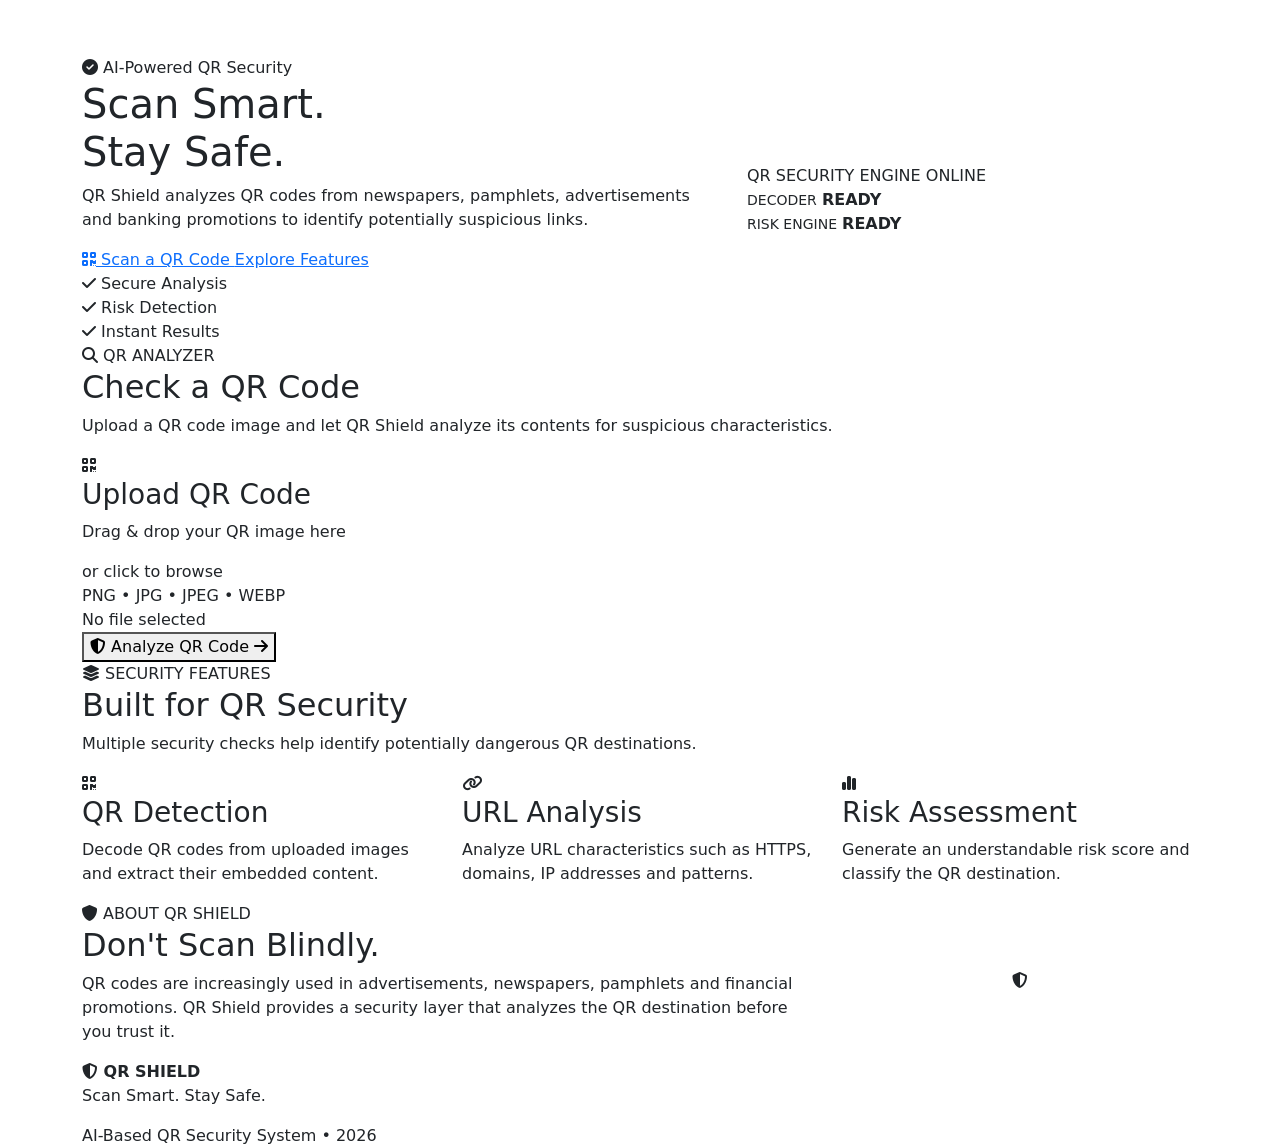
==== templates/index.html @ 9a00d4d7 "Add QR Shield application" ====
<!DOCTYPE html>
<html lang="en">
<head>
    <meta charset="UTF-8">
    <meta name="viewport" content="width=device-width, initial-scale=1.0">

    <title>QR Shield | Scan Smart. Stay Safe.</title>

    <!-- Bootstrap -->
    <link
        href="https://cdn.jsdelivr.net/npm/bootstrap@5.3.3/dist/css/bootstrap.min.css"
        rel="stylesheet"
    >

    <!-- Google Font -->
    <link
        href="https://fonts.googleapis.com/css2?family=Poppins:wght@300;400;500;600;700&display=swap"
        rel="stylesheet"
    >

    <!-- Font Awesome -->
    <link
        rel="stylesheet"
        href="https://cdnjs.cloudflare.com/ajax/libs/font-awesome/6.5.2/css/all.min.css"
    >

    <!-- Custom CSS -->
    <link
        rel="stylesheet"
        href="{{ url_for('static', filename='css/style.css') }}"
    >
</head>

<body>

    <!-- Background effects -->
    <div class="background-grid"></div>
    <div class="glow glow-one"></div>
    <div class="glow glow-two"></div>

    <!-- NAVBAR -->
    <nav class="navbar navbar-expand-lg navbar-dark">
        <div class="container">

            <a class="navbar-brand" href="/">
                <span class="brand-icon">
                    <i class="fa-solid fa-shield-halved"></i>
                </span>
                QR <span>SHIELD</span>
            </a>

            <button
                class="navbar-toggler"
                type="button"
                data-bs-toggle="collapse"
                data-bs-target="#navbarNav"
            >
                <span class="navbar-toggler-icon"></span>
            </button>

            <div class="collapse navbar-collapse" id="navbarNav">

                <ul class="navbar-nav ms-auto">

                    <li class="nav-item">
                        <a class="nav-link active" href="/">
                            Home
                        </a>
                    </li>

                    <li class="nav-item">
                        <a class="nav-link" href="#scanner">
                            Scan QR
                        </a>
                    </li>

                    <li class="nav-item">
                        <a class="nav-link" href="#features">
                            Features
                        </a>
                    </li>

                    <li class="nav-item">
                        <a class="nav-link" href="#about">
                            About
                        </a>
                    </li>

                </ul>

            </div>
        </div>
    </nav>


    <!-- HERO -->
    <section class="hero-section">

        <div class="container">

            <div class="row align-items-center">

                <!-- LEFT -->
                <div class="col-lg-7">

                    <div class="security-badge">
                        <i class="fa-solid fa-circle-check"></i>
                        AI-Powered QR Security
                    </div>

                    <h1>
                        Scan Smart.<br>
                        <span>Stay Safe.</span>
                    </h1>

                    <p class="hero-text">
                        QR Shield analyzes QR codes from newspapers,
                        pamphlets, advertisements and banking promotions
                        to identify potentially suspicious links.
                    </p>

                    <div class="hero-buttons">

                        <a href="#scanner" class="btn-primary-custom">
                            <i class="fa-solid fa-qrcode"></i>
                            Scan a QR Code
                        </a>

                        <a href="#features" class="btn-outline-custom">
                            Explore Features
                        </a>

                    </div>

                    <div class="security-points">

                        <div>
                            <i class="fa-solid fa-check"></i>
                            Secure Analysis
                        </div>

                        <div>
                            <i class="fa-solid fa-check"></i>
                            Risk Detection
                        </div>

                        <div>
                            <i class="fa-solid fa-check"></i>
                            Instant Results
                        </div>

                    </div>

                </div>


                <!-- RIGHT SECURITY CARD -->
                <div class="col-lg-5">

                    <div class="security-card">

                        <div class="card-header-custom">
                            <div class="status-dot"></div>
                            QR SECURITY ENGINE
                            <span>ONLINE</span>
                        </div>

                        <div class="scanner-visual">

                            <div class="scanner-corners">

                                <span class="corner top-left"></span>
                                <span class="corner top-right"></span>
                                <span class="corner bottom-left"></span>
                                <span class="corner bottom-right"></span>

                                <div class="qr-placeholder">

                                    <div class="qr-pattern">
                                        <span></span>
                                        <span></span>
                                        <span></span>
                                        <span></span>
                                        <span></span>
                                        <span></span>
                                        <span></span>
                                        <span></span>
                                        <span></span>
                                    </div>

                                </div>

                                <div class="scan-line"></div>

                            </div>

                        </div>

                        <div class="engine-status">

                            <div>
                                <small>DECODER</small>
                                <strong>READY</strong>
                            </div>

                            <div>
                                <small>RISK ENGINE</small>
                                <strong>READY</strong>
                            </div>

                        </div>

                    </div>

                </div>

            </div>

        </div>

    </section>


    <!-- SCANNER -->
    <section id="scanner" class="scanner-section">

        <div class="container">

            <div class="section-heading">

                <div class="small-label">
                    <i class="fa-solid fa-magnifying-glass"></i>
                    QR ANALYZER
                </div>

                <h2>
                    Check a QR Code
                </h2>

                <p>
                    Upload a QR code image and let QR Shield analyze
                    its contents for suspicious characteristics.
                </p>

            </div>


            <div class="upload-card">

                <form
                    action="/scan"
                    method="POST"
                    enctype="multipart/form-data"
                >

                    <div class="upload-area">

                        <input
                            type="file"
                            id="qr_image"
                            name="qr_image"
                            accept=".png,.jpg,.jpeg,.webp"
                            hidden
                        >

                        <label for="qr_image" class="upload-label">

                            <div class="upload-icon">
                                <i class="fa-solid fa-qrcode"></i>
                            </div>

                            <h3>
                                Upload QR Code
                            </h3>

                            <p>
                                Drag & drop your QR image here
                            </p>

                            <span>
                                or click to browse
                            </span>

                            <div class="file-types">
                                PNG • JPG • JPEG • WEBP
                            </div>

                        </label>

                    </div>


                    <div id="file-name" class="file-name">
                        No file selected
                    </div>


                    <button type="submit" class="scan-button">

                        <i class="fa-solid fa-shield-halved"></i>

                        Analyze QR Code

                        <i class="fa-solid fa-arrow-right"></i>

                    </button>

                </form>

            </div>

        </div>

    </section>


    <!-- FEATURES -->
    <section id="features" class="features-section">

        <div class="container">

            <div class="section-heading">

                <div class="small-label">
                    <i class="fa-solid fa-layer-group"></i>
                    SECURITY FEATURES
                </div>

                <h2>
                    Built for QR Security
                </h2>

                <p>
                    Multiple security checks help identify potentially
                    dangerous QR destinations.
                </p>

            </div>


            <div class="row g-4">

                <div class="col-md-4">

                    <div class="feature-card">

                        <div class="feature-icon">
                            <i class="fa-solid fa-qrcode"></i>
                        </div>

                        <h3>
                            QR Detection
                        </h3>

                        <p>
                            Decode QR codes from uploaded images
                            and extract their embedded content.
                        </p>

                    </div>

                </div>


                <div class="col-md-4">

                    <div class="feature-card">

                        <div class="feature-icon">
                            <i class="fa-solid fa-link"></i>
                        </div>

                        <h3>
                            URL Analysis
                        </h3>

                        <p>
                            Analyze URL characteristics such as
                            HTTPS, domains, IP addresses and patterns.
                        </p>

                    </div>

                </div>


                <div class="col-md-4">

                    <div class="feature-card">

                        <div class="feature-icon">
                            <i class="fa-solid fa-chart-simple"></i>
                        </div>

                        <h3>
                            Risk Assessment
                        </h3>

                        <p>
                            Generate an understandable risk score
                            and classify the QR destination.
                        </p>

                    </div>

                </div>

            </div>

        </div>

    </section>


    <!-- ABOUT -->
    <section id="about" class="about-section">

        <div class="container">

            <div class="about-card">

                <div class="row align-items-center">

                    <div class="col-lg-8">

                        <div class="small-label">
                            <i class="fa-solid fa-shield"></i>
                            ABOUT QR SHIELD
                        </div>

                        <h2>
                            Don't Scan Blindly.
                        </h2>

                        <p>
                            QR codes are increasingly used in advertisements,
                            newspapers, pamphlets and financial promotions.
                            QR Shield provides a security layer that analyzes
                            the QR destination before you trust it.
                        </p>

                    </div>

                    <div class="col-lg-4 text-center">

                        <div class="large-shield">
                            <i class="fa-solid fa-shield-halved"></i>
                        </div>

                    </div>

                </div>

            </div>

        </div>

    </section>


    <!-- FOOTER -->
    <footer>

        <div class="container">

            <div class="footer-content">

                <div>
                    <strong>
                        <i class="fa-solid fa-shield-halved"></i>
                        QR SHIELD
                    </strong>

                    <p>
                        Scan Smart. Stay Safe.
                    </p>
                </div>

                <div class="footer-right">
                    AI-Based QR Security System • 2026
                </div>

            </div>

        </div>

    </footer>


    <!-- Bootstrap JS -->
    <script
        src="https://cdn.jsdelivr.net/npm/bootstrap@5.3.3/dist/js/bootstrap.bundle.min.js">
    </script>


    <!-- File selection script -->
    <script>

        const fileInput = document.getElementById("qr_image");
        const fileName = document.getElementById("file-name");

        fileInput.addEventListener("change", function () {

            if (this.files.length > 0) {

                fileName.textContent =
                    "Selected: " + this.files[0].name;

            } else {

                fileName.textContent =
                    "No file selected";

            }

        });

    </script>

</body>
</html>
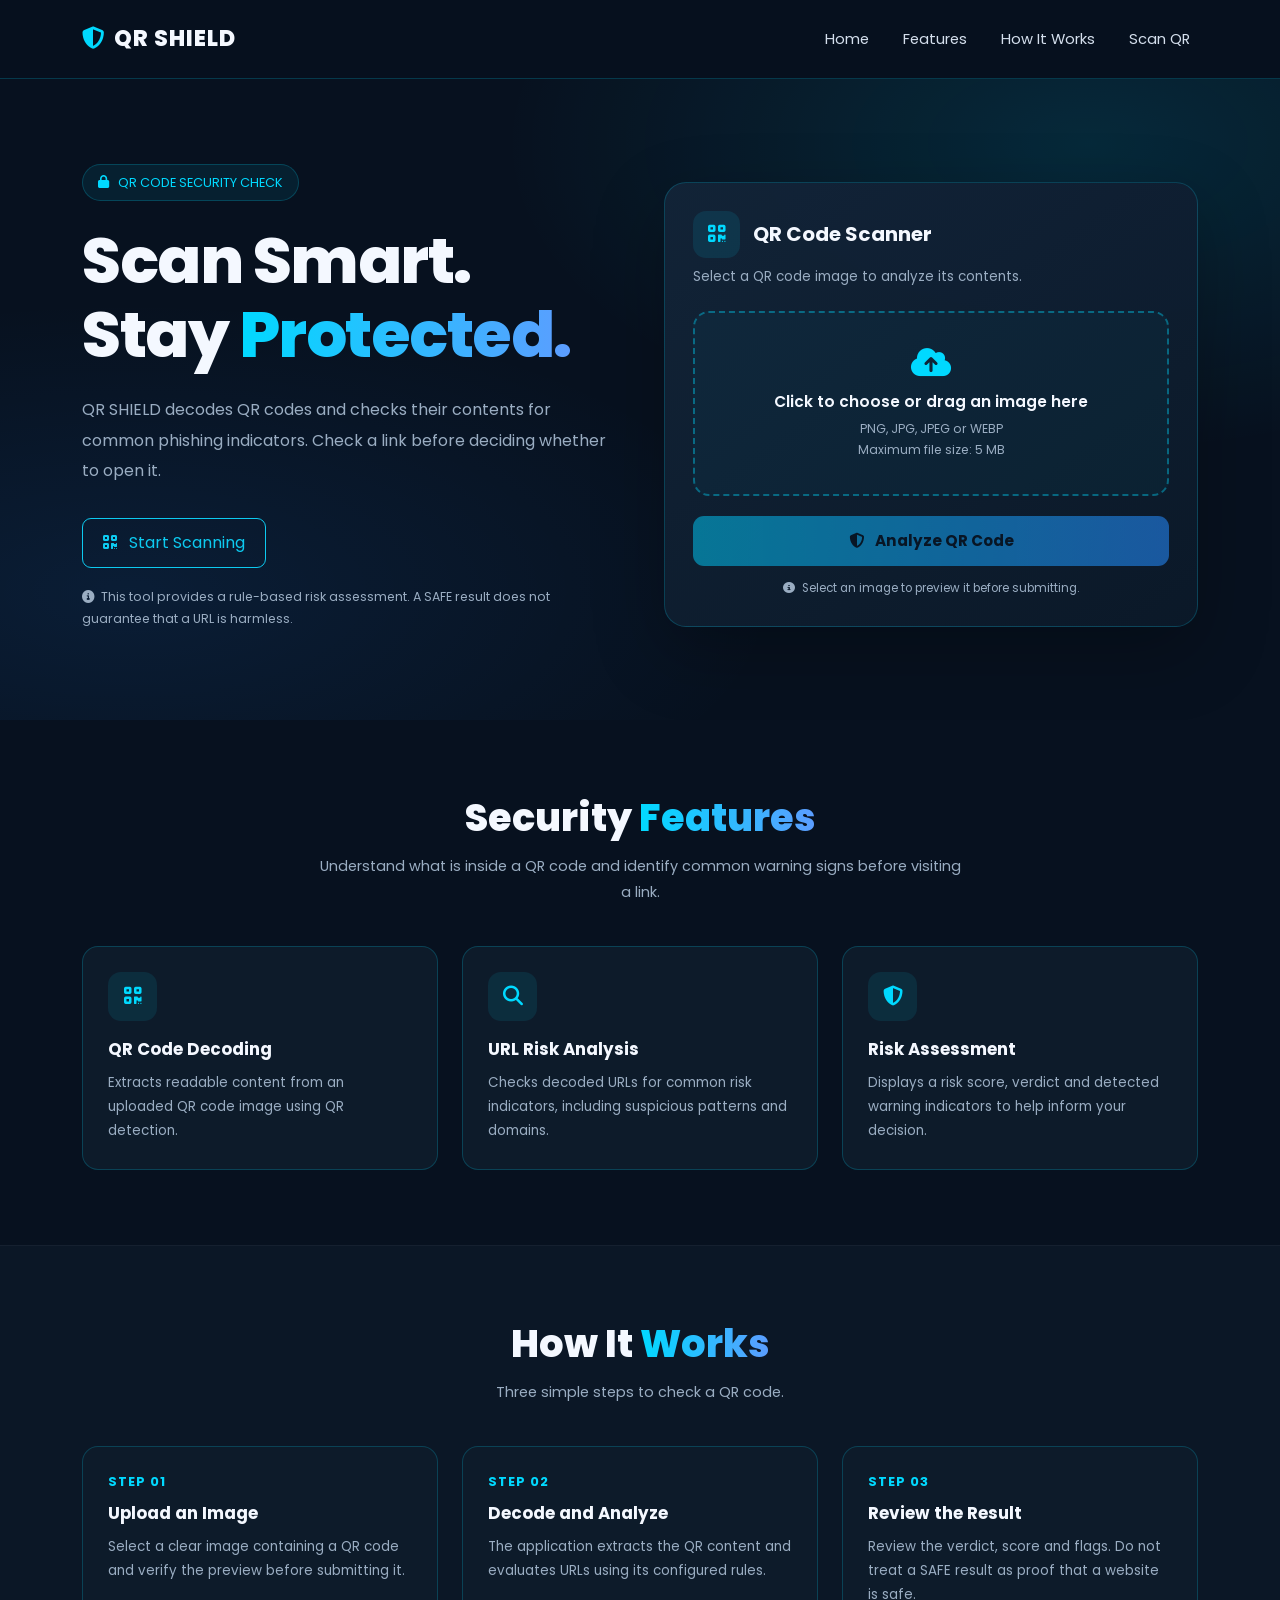
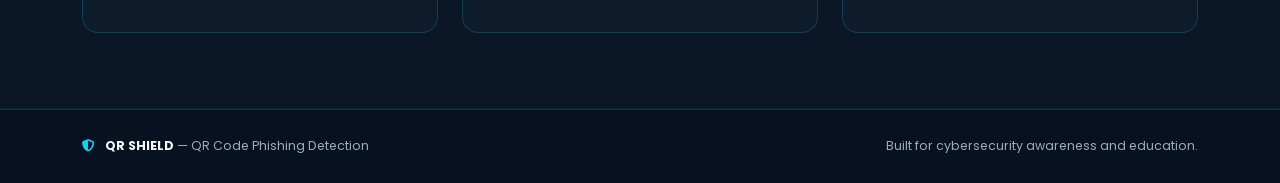
==== commit d039d2af: "Add QR image preview to homepage" ====
--- a/templates/index.html
+++ b/templates/index.html
@@ -1,521 +1,924 @@
+
 <!DOCTYPE html>
 <html lang="en">
 <head>
     <meta charset="UTF-8">
     <meta name="viewport" content="width=device-width, initial-scale=1.0">
 
-    <title>QR Shield | Scan Smart. Stay Safe.</title>
-
-    <!-- Bootstrap -->
-    <link
-        href="https://cdn.jsdelivr.net/npm/bootstrap@5.3.3/dist/css/bootstrap.min.css"
-        rel="stylesheet"
-    >
-
-    <!-- Google Font -->
-    <link
-        href="https://fonts.googleapis.com/css2?family=Poppins:wght@300;400;500;600;700&display=swap"
-        rel="stylesheet"
-    >
-
-    <!-- Font Awesome -->
-    <link
-        rel="stylesheet"
-        href="https://cdnjs.cloudflare.com/ajax/libs/font-awesome/6.5.2/css/all.min.css"
-    >
-
-    <!-- Custom CSS -->
-    <link
-        rel="stylesheet"
-        href="{{ url_for('static', filename='css/style.css') }}"
-    >
+    <title>QR SHIELD | AI-Based QR Code Phishing Detection</title>
+
+    <meta name="description"
+          content="QR SHIELD analyzes QR code contents and checks URLs for potential phishing indicators.">
+
+    <link href="https://cdn.jsdelivr.net/npm/bootstrap@5.3.3/dist/css/bootstrap.min.css"
+          rel="stylesheet">
+
+    <link href="https://fonts.googleapis.com/css2?family=Poppins:wght@300;400;500;600;700;800&display=swap"
+          rel="stylesheet">
+
+    <link href="https://cdnjs.cloudflare.com/ajax/libs/font-awesome/6.5.2/css/all.min.css"
+          rel="stylesheet">
+
+    <style>
+        :root {
+            --background: #07111f;
+            --surface: #0d1b2a;
+            --surface-light: #122438;
+            --cyan: #00d9ff;
+            --blue: #258bff;
+            --text: #f4f8ff;
+            --muted: #9aadc2;
+            --border: rgba(0, 217, 255, 0.20);
+        }
+
+        * {
+            box-sizing: border-box;
+        }
+
+        html {
+            scroll-behavior: smooth;
+        }
+
+        body {
+            margin: 0;
+            font-family: 'Poppins', sans-serif;
+            background: var(--background);
+            color: var(--text);
+        }
+
+        a {
+            text-decoration: none;
+        }
+
+        .navbar {
+            background: rgba(7, 17, 31, 0.96);
+            border-bottom: 1px solid var(--border);
+            padding: 17px 0;
+        }
+
+        .navbar-brand {
+            color: var(--text);
+            font-weight: 800;
+            font-size: 1.4rem;
+            letter-spacing: 1px;
+        }
+
+        .navbar-brand:hover {
+            color: var(--cyan);
+        }
+
+        .brand-icon {
+            color: var(--cyan);
+            margin-right: 9px;
+        }
+
+        .nav-link {
+            color: #d4dfed;
+            margin-left: 18px;
+            font-size: 0.92rem;
+        }
+
+        .nav-link:hover {
+            color: var(--cyan);
+        }
+
+        .hero {
+            position: relative;
+            overflow: hidden;
+            padding: 85px 0 75px;
+            background:
+                radial-gradient(ellipse at 85% 10%,
+                    rgba(0, 217, 255, 0.12), transparent 38%),
+                radial-gradient(ellipse at 10% 80%,
+                    rgba(37, 139, 255, 0.10), transparent 40%);
+        }
+
+        .eyebrow {
+            display: inline-flex;
+            align-items: center;
+            gap: 9px;
+            color: var(--cyan);
+            background: rgba(0, 217, 255, 0.08);
+            border: 1px solid var(--border);
+            border-radius: 30px;
+            padding: 8px 15px;
+            font-size: 0.8rem;
+            margin-bottom: 23px;
+        }
+
+        .hero h1 {
+            font-size: clamp(2.4rem, 5vw, 4.2rem);
+            font-weight: 800;
+            line-height: 1.16;
+            letter-spacing: -1.5px;
+        }
+
+        .text-gradient {
+            background: linear-gradient(90deg, var(--cyan), #5c9dff);
+            -webkit-background-clip: text;
+            background-clip: text;
+            -webkit-text-fill-color: transparent;
+        }
+
+        .hero-description {
+            color: var(--muted);
+            font-size: 1rem;
+            line-height: 1.9;
+            max-width: 570px;
+            margin-top: 23px;
+        }
+
+        .security-note {
+            color: var(--muted);
+            font-size: 0.78rem;
+            line-height: 1.7;
+            margin-top: 18px;
+        }
+
+        .scanner-card {
+            background: linear-gradient(145deg,
+                rgba(18, 36, 56, 0.98),
+                rgba(11, 25, 41, 0.98));
+            border: 1px solid var(--border);
+            border-radius: 22px;
+            padding: 28px;
+            box-shadow: 0 25px 70px rgba(0, 0, 0, 0.25);
+        }
+
+        .scanner-heading {
+            display: flex;
+            align-items: center;
+            gap: 13px;
+            margin-bottom: 9px;
+        }
+
+        .scanner-heading-icon {
+            width: 47px;
+            height: 47px;
+            display: grid;
+            place-items: center;
+            border-radius: 13px;
+            color: var(--cyan);
+            background: rgba(0, 217, 255, 0.10);
+            font-size: 1.25rem;
+        }
+
+        .scanner-card h2 {
+            font-size: 1.25rem;
+            font-weight: 700;
+            margin: 0;
+        }
+
+        .scanner-subtitle {
+            color: var(--muted);
+            font-size: 0.84rem;
+            margin-bottom: 24px;
+        }
+
+        .upload-zone {
+            display: flex;
+            flex-direction: column;
+            align-items: center;
+            justify-content: center;
+            min-height: 185px;
+            text-align: center;
+            padding: 23px;
+            border: 2px dashed rgba(0, 217, 255, 0.38);
+            border-radius: 16px;
+            background: rgba(0, 217, 255, 0.035);
+            cursor: pointer;
+            transition: 0.25s ease;
+        }
+
+        .upload-zone:hover,
+        .upload-zone.drag-over {
+            border-color: var(--cyan);
+            background: rgba(0, 217, 255, 0.09);
+        }
+
+        .upload-icon {
+            font-size: 2rem;
+            color: var(--cyan);
+            margin-bottom: 12px;
+        }
+
+        .upload-title {
+            font-size: 0.96rem;
+            font-weight: 600;
+            margin-bottom: 6px;
+        }
+
+        .upload-hint {
+            color: var(--muted);
+            font-size: 0.77rem;
+            line-height: 1.7;
+        }
+
+        #qr_image {
+            position: absolute;
+            width: 1px;
+            height: 1px;
+            overflow: hidden;
+            opacity: 0;
+        }
+
+        .preview-container {
+            display: none;
+            margin-top: 18px;
+            padding: 15px;
+            background: rgba(7, 17, 31, 0.7);
+            border: 1px solid var(--border);
+            border-radius: 14px;
+        }
+
+        .preview-top {
+            display: flex;
+            align-items: center;
+            gap: 12px;
+            min-width: 0;
+        }
+
+        .preview-thumbnail {
+            width: 76px;
+            height: 76px;
+            flex-shrink: 0;
+            display: grid;
+            place-items: center;
+            background: #fff;
+            border-radius: 9px;
+            overflow: hidden;
+        }
+
+        .preview-thumbnail img {
+            width: 100%;
+            height: 100%;
+            object-fit: contain;
+        }
+
+        .preview-details {
+            min-width: 0;
+            flex: 1;
+        }
+
+        .preview-label {
+            color: #75f0bd;
+            font-size: 0.76rem;
+            font-weight: 600;
+            margin-bottom: 5px;
+        }
+
+        .preview-filename {
+            color: var(--text);
+            font-size: 0.79rem;
+            overflow-wrap: anywhere;
+            margin-bottom: 4px;
+        }
+
+        .preview-size {
+            color: var(--muted);
+            font-size: 0.72rem;
+        }
+
+        .remove-button {
+            border: 1px solid rgba(255, 110, 110, 0.35);
+            color: #ff9696;
+            background: transparent;
+            border-radius: 8px;
+            padding: 7px 10px;
+            font-size: 0.75rem;
+            flex-shrink: 0;
+        }
+
+        .remove-button:hover {
+            background: rgba(255, 110, 110, 0.1);
+        }
+
+        .form-error {
+            display: none;
+            margin-top: 13px;
+            color: #ffabab;
+            background: rgba(255, 80, 80, 0.08);
+            border: 1px solid rgba(255, 80, 80, 0.3);
+            border-radius: 10px;
+            padding: 11px 13px;
+            font-size: 0.8rem;
+            line-height: 1.6;
+        }
+
+        .analyze-button {
+            display: block;
+            width: 100%;
+            margin-top: 20px;
+            padding: 14px 18px;
+            border: none;
+            border-radius: 11px;
+            background: linear-gradient(90deg, #00bde9, #258bff);
+            color: #04111f;
+            font-family: inherit;
+            font-weight: 700;
+            font-size: 0.95rem;
+            transition: 0.25s ease;
+        }
+
+        .analyze-button:hover:not(:disabled) {
+            transform: translateY(-2px);
+            box-shadow: 0 10px 28px rgba(0, 190, 255, 0.22);
+        }
+
+        .analyze-button:disabled {
+            opacity: 0.55;
+            cursor: not-allowed;
+        }
+
+        .privacy-note {
+            text-align: center;
+            color: var(--muted);
+            font-size: 0.73rem;
+            margin-top: 14px;
+            margin-bottom: 0;
+        }
+
+        .section {
+            padding: 75px 0;
+        }
+
+        .section-title {
+            font-size: clamp(1.8rem, 3vw, 2.5rem);
+            font-weight: 800;
+            text-align: center;
+            margin-bottom: 13px;
+        }
+
+        .section-description {
+            color: var(--muted);
+            text-align: center;
+            max-width: 650px;
+            margin: 0 auto 40px;
+            font-size: 0.9rem;
+            line-height: 1.8;
+        }
+
+        .feature-card {
+            height: 100%;
+            padding: 25px;
+            border: 1px solid var(--border);
+            border-radius: 16px;
+            background: var(--surface);
+            transition: 0.25s ease;
+        }
+
+        .feature-card:hover {
+            transform: translateY(-5px);
+            border-color: rgba(0, 217, 255, 0.5);
+        }
+
+        .feature-icon {
+            width: 49px;
+            height: 49px;
+            display: grid;
+            place-items: center;
+            border-radius: 13px;
+            background: rgba(0, 217, 255, 0.09);
+            color: var(--cyan);
+            font-size: 1.25rem;
+            margin-bottom: 18px;
+        }
+
+        .feature-card h3 {
+            font-size: 1.05rem;
+            font-weight: 700;
+            margin-bottom: 12px;
+        }
+
+        .feature-card p {
+            color: var(--muted);
+            font-size: 0.84rem;
+            line-height: 1.8;
+            margin: 0;
+        }
+
+        .steps-section {
+            background: rgba(13, 27, 42, 0.7);
+            border-top: 1px solid rgba(255, 255, 255, 0.04);
+            border-bottom: 1px solid rgba(255, 255, 255, 0.04);
+        }
+
+        .step-number {
+            color: var(--cyan);
+            font-size: 0.8rem;
+            font-weight: 700;
+            letter-spacing: 1px;
+            margin-bottom: 12px;
+        }
+
+        footer {
+            padding: 27px 0;
+            border-top: 1px solid var(--border);
+            color: var(--muted);
+            font-size: 0.78rem;
+        }
+
+        footer .brand-footer {
+            color: var(--text);
+            font-weight: 700;
+        }
+
+        @media (max-width: 767px) {
+            .hero {
+                padding: 55px 0 45px;
+            }
+
+            .hero h1 {
+                letter-spacing: -0.8px;
+            }
+
+            .scanner-card {
+                padding: 20px;
+                margin-top: 20px;
+            }
+
+            .section {
+                padding: 55px 0;
+            }
+
+            .nav-link {
+                margin-left: 0;
+            }
+        }
+
+        @media (prefers-reduced-motion: reduce) {
+            *,
+            *::before,
+            *::after {
+                scroll-behavior: auto !important;
+                transition: none !important;
+            }
+        }
+    </style>
 </head>
 
 <body>
 
-    <!-- Background effects -->
-    <div class="background-grid"></div>
-    <div class="glow glow-one"></div>
-    <div class="glow glow-two"></div>
-
-    <!-- NAVBAR -->
-    <nav class="navbar navbar-expand-lg navbar-dark">
-        <div class="container">
-
-            <a class="navbar-brand" href="/">
-                <span class="brand-icon">
-                    <i class="fa-solid fa-shield-halved"></i>
-                </span>
-                QR <span>SHIELD</span>
-            </a>
-
-            <button
-                class="navbar-toggler"
+<nav class="navbar navbar-expand-lg sticky-top">
+    <div class="container">
+        <a class="navbar-brand" href="/">
+            <i class="fa-solid fa-shield-halved brand-icon"></i>QR SHIELD
+        </a>
+
+        <button class="navbar-toggler"
                 type="button"
                 data-bs-toggle="collapse"
-                data-bs-target="#navbarNav"
-            >
-                <span class="navbar-toggler-icon"></span>
-            </button>
-
-            <div class="collapse navbar-collapse" id="navbarNav">
-
-                <ul class="navbar-nav ms-auto">
-
-                    <li class="nav-item">
-                        <a class="nav-link active" href="/">
-                            Home
-                        </a>
-                    </li>
-
-                    <li class="nav-item">
-                        <a class="nav-link" href="#scanner">
-                            Scan QR
-                        </a>
-                    </li>
-
-                    <li class="nav-item">
-                        <a class="nav-link" href="#features">
-                            Features
-                        </a>
-                    </li>
-
-                    <li class="nav-item">
-                        <a class="nav-link" href="#about">
-                            About
-                        </a>
-                    </li>
-
-                </ul>
+                data-bs-target="#mainNavbar"
+                aria-controls="mainNavbar"
+                aria-expanded="false"
+                aria-label="Toggle navigation"
+                style="border-color: #31506a;">
+            <i class="fa-solid fa-bars" style="color: #00d9ff;"></i>
+        </button>
+
+        <div class="collapse navbar-collapse" id="mainNavbar">
+            <ul class="navbar-nav ms-auto align-items-lg-center">
+                <li class="nav-item">
+                    <a class="nav-link" href="#home">Home</a>
+                </li>
+                <li class="nav-item">
+                    <a class="nav-link" href="#features">Features</a>
+                </li>
+                <li class="nav-item">
+                    <a class="nav-link" href="#how-it-works">How It Works</a>
+                </li>
+                <li class="nav-item">
+                    <a class="nav-link" href="#scanner">Scan QR</a>
+                </li>
+            </ul>
+        </div>
+    </div>
+</nav>
+
+<main>
+    <section class="hero" id="home">
+        <div class="container">
+            <div class="row align-items-center g-5">
+
+                <div class="col-lg-6">
+                    <div class="eyebrow">
+                        <i class="fa-solid fa-lock"></i>
+                        QR CODE SECURITY CHECK
+                    </div>
+
+                    <h1>
+                        Scan Smart.<br>
+                        Stay <span class="text-gradient">Protected.</span>
+                    </h1>
+
+                    <p class="hero-description">
+                        QR SHIELD decodes QR codes and checks their contents
+                        for common phishing indicators. Check a link before
+                        deciding whether to open it.
+                    </p>
+
+                    <a href="#scanner"
+                       class="btn btn-outline-info mt-3"
+                       style="border-radius: 9px; padding: 12px 20px;">
+                        <i class="fa-solid fa-qrcode me-2"></i>
+                        Start Scanning
+                    </a>
+
+                    <p class="security-note">
+                        <i class="fa-solid fa-circle-info me-1"></i>
+                        This tool provides a rule-based risk assessment.
+                        A SAFE result does not guarantee that a URL is harmless.
+                    </p>
+                </div>
+
+                <div class="col-lg-6" id="scanner">
+                    <div class="scanner-card">
+
+                        <div class="scanner-heading">
+                            <div class="scanner-heading-icon">
+                                <i class="fa-solid fa-qrcode"></i>
+                            </div>
+
+                            <div>
+                                <h2>QR Code Scanner</h2>
+                            </div>
+                        </div>
+
+                        <p class="scanner-subtitle">
+                            Select a QR code image to analyze its contents.
+                        </p>
+
+                        <form action="/scan"
+                              method="POST"
+                              enctype="multipart/form-data"
+                              id="scanForm">
+
+                            <label for="qr_image" class="upload-zone" id="uploadZone">
+                                <i class="fa-solid fa-cloud-arrow-up upload-icon"></i>
+
+                                <span class="upload-title">
+                                    Click to choose or drag an image here
+                                </span>
+
+                                <span class="upload-hint">
+                                    PNG, JPG, JPEG or WEBP<br>
+                                    Maximum file size: 5 MB
+                                </span>
+                            </label>
+
+                            <input
+                                type="file"
+                                name="qr_image"
+                                id="qr_image"
+                                accept=".png,.jpg,.jpeg,.webp,image/png,image/jpeg,image/webp"
+                                required
+                            >
+
+                            <div class="preview-container" id="previewContainer">
+                                <div class="preview-top">
+                                    <div class="preview-thumbnail">
+                                        <img id="imagePreview"
+                                             alt="Preview of selected QR image">
+                                    </div>
+
+                                    <div class="preview-details">
+                                        <div class="preview-label">
+                                            <i class="fa-solid fa-circle-check me-1"></i>
+                                            Image selected
+                                        </div>
+
+                                        <div class="preview-filename" id="fileName"></div>
+                                        <div class="preview-size" id="fileSize"></div>
+                                    </div>
+
+                                    <button type="button"
+                                            class="remove-button"
+                                            id="removeImage">
+                                        <i class="fa-solid fa-trash"></i>
+                                    </button>
+                                </div>
+                            </div>
+
+                            <div class="form-error" id="uploadError" role="alert"></div>
+
+                            <button type="submit"
+                                    class="analyze-button"
+                                    id="analyzeButton"
+                                    disabled>
+                                <i class="fa-solid fa-shield-halved me-2"></i>
+                                Analyze QR Code
+                            </button>
+
+                            <p class="privacy-note">
+                                <i class="fa-solid fa-circle-info me-1"></i>
+                                Select an image to preview it before submitting.
+                            </p>
+                        </form>
+
+                    </div>
+                </div>
 
             </div>
         </div>
-    </nav>
-
-
-    <!-- HERO -->
-    <section class="hero-section">
-
+    </section>
+
+    <section class="section" id="features">
         <div class="container">
-
-            <div class="row align-items-center">
-
-                <!-- LEFT -->
-                <div class="col-lg-7">
-
-                    <div class="security-badge">
-                        <i class="fa-solid fa-circle-check"></i>
-                        AI-Powered QR Security
-                    </div>
-
-                    <h1>
-                        Scan Smart.<br>
-                        <span>Stay Safe.</span>
-                    </h1>
-
-                    <p class="hero-text">
-                        QR Shield analyzes QR codes from newspapers,
-                        pamphlets, advertisements and banking promotions
-                        to identify potentially suspicious links.
-                    </p>
-
-                    <div class="hero-buttons">
-
-                        <a href="#scanner" class="btn-primary-custom">
-                            <i class="fa-solid fa-qrcode"></i>
-                            Scan a QR Code
-                        </a>
-
-                        <a href="#features" class="btn-outline-custom">
-                            Explore Features
-                        </a>
-
-                    </div>
-
-                    <div class="security-points">
-
-                        <div>
-                            <i class="fa-solid fa-check"></i>
-                            Secure Analysis
-                        </div>
-
-                        <div>
-                            <i class="fa-solid fa-check"></i>
-                            Risk Detection
-                        </div>
-
-                        <div>
-                            <i class="fa-solid fa-check"></i>
-                            Instant Results
-                        </div>
-
-                    </div>
-
-                </div>
-
-
-                <!-- RIGHT SECURITY CARD -->
-                <div class="col-lg-5">
-
-                    <div class="security-card">
-
-                        <div class="card-header-custom">
-                            <div class="status-dot"></div>
-                            QR SECURITY ENGINE
-                            <span>ONLINE</span>
-                        </div>
-
-                        <div class="scanner-visual">
-
-                            <div class="scanner-corners">
-
-                                <span class="corner top-left"></span>
-                                <span class="corner top-right"></span>
-                                <span class="corner bottom-left"></span>
-                                <span class="corner bottom-right"></span>
-
-                                <div class="qr-placeholder">
-
-                                    <div class="qr-pattern">
-                                        <span></span>
-                                        <span></span>
-                                        <span></span>
-                                        <span></span>
-                                        <span></span>
-                                        <span></span>
-                                        <span></span>
-                                        <span></span>
-                                        <span></span>
-                                    </div>
-
-                                </div>
-
-                                <div class="scan-line"></div>
-
-                            </div>
-
-                        </div>
-
-                        <div class="engine-status">
-
-                            <div>
-                                <small>DECODER</small>
-                                <strong>READY</strong>
-                            </div>
-
-                            <div>
-                                <small>RISK ENGINE</small>
-                                <strong>READY</strong>
-                            </div>
-
-                        </div>
-
-                    </div>
-
-                </div>
-
-            </div>
-
-        </div>
-
-    </section>
-
-
-    <!-- SCANNER -->
-    <section id="scanner" class="scanner-section">
-
-        <div class="container">
-
-            <div class="section-heading">
-
-                <div class="small-label">
-                    <i class="fa-solid fa-magnifying-glass"></i>
-                    QR ANALYZER
-                </div>
-
-                <h2>
-                    Check a QR Code
-                </h2>
-
-                <p>
-                    Upload a QR code image and let QR Shield analyze
-                    its contents for suspicious characteristics.
-                </p>
-
-            </div>
-
-
-            <div class="upload-card">
-
-                <form
-                    action="/scan"
-                    method="POST"
-                    enctype="multipart/form-data"
-                >
-
-                    <div class="upload-area">
-
-                        <input
-                            type="file"
-                            id="qr_image"
-                            name="qr_image"
-                            accept=".png,.jpg,.jpeg,.webp"
-                            hidden
-                        >
-
-                        <label for="qr_image" class="upload-label">
-
-                            <div class="upload-icon">
-                                <i class="fa-solid fa-qrcode"></i>
-                            </div>
-
-                            <h3>
-                                Upload QR Code
-                            </h3>
-
-                            <p>
-                                Drag & drop your QR image here
-                            </p>
-
-                            <span>
-                                or click to browse
-                            </span>
-
-                            <div class="file-types">
-                                PNG • JPG • JPEG • WEBP
-                            </div>
-
-                        </label>
-
-                    </div>
-
-
-                    <div id="file-name" class="file-name">
-                        No file selected
-                    </div>
-
-
-                    <button type="submit" class="scan-button">
-
-                        <i class="fa-solid fa-shield-halved"></i>
-
-                        Analyze QR Code
-
-                        <i class="fa-solid fa-arrow-right"></i>
-
-                    </button>
-
-                </form>
-
-            </div>
-
-        </div>
-
-    </section>
-
-
-    <!-- FEATURES -->
-    <section id="features" class="features-section">
-
-        <div class="container">
-
-            <div class="section-heading">
-
-                <div class="small-label">
-                    <i class="fa-solid fa-layer-group"></i>
-                    SECURITY FEATURES
-                </div>
-
-                <h2>
-                    Built for QR Security
-                </h2>
-
-                <p>
-                    Multiple security checks help identify potentially
-                    dangerous QR destinations.
-                </p>
-
-            </div>
-
+            <h2 class="section-title">
+                Security <span class="text-gradient">Features</span>
+            </h2>
+
+            <p class="section-description">
+                Understand what is inside a QR code and identify common
+                warning signs before visiting a link.
+            </p>
 
             <div class="row g-4">
-
-                <div class="col-md-4">
-
+                <div class="col-md-6 col-lg-4">
                     <div class="feature-card">
-
                         <div class="feature-icon">
                             <i class="fa-solid fa-qrcode"></i>
                         </div>
 
-                        <h3>
-                            QR Detection
-                        </h3>
+                        <h3>QR Code Decoding</h3>
 
                         <p>
-                            Decode QR codes from uploaded images
-                            and extract their embedded content.
+                            Extracts readable content from an uploaded QR code
+                            image using QR detection.
                         </p>
-
                     </div>
-
                 </div>
 
-
-                <div class="col-md-4">
-
+                <div class="col-md-6 col-lg-4">
                     <div class="feature-card">
-
                         <div class="feature-icon">
-                            <i class="fa-solid fa-link"></i>
+                            <i class="fa-solid fa-magnifying-glass"></i>
                         </div>
 
-                        <h3>
-                            URL Analysis
-                        </h3>
+                        <h3>URL Risk Analysis</h3>
 
                         <p>
-                            Analyze URL characteristics such as
-                            HTTPS, domains, IP addresses and patterns.
+                            Checks decoded URLs for common risk indicators,
+                            including suspicious patterns and domains.
                         </p>
-
                     </div>
-
                 </div>
 
-
-                <div class="col-md-4">
-
+                <div class="col-md-6 col-lg-4">
                     <div class="feature-card">
-
                         <div class="feature-icon">
-                            <i class="fa-solid fa-chart-simple"></i>
-                        </div>
-
-                        <h3>
-                            Risk Assessment
-                        </h3>
-
-                        <p>
-                            Generate an understandable risk score
-                            and classify the QR destination.
-                        </p>
-
-                    </div>
-
-                </div>
-
-            </div>
-
-        </div>
-
-    </section>
-
-
-    <!-- ABOUT -->
-    <section id="about" class="about-section">
-
-        <div class="container">
-
-            <div class="about-card">
-
-                <div class="row align-items-center">
-
-                    <div class="col-lg-8">
-
-                        <div class="small-label">
-                            <i class="fa-solid fa-shield"></i>
-                            ABOUT QR SHIELD
-                        </div>
-
-                        <h2>
-                            Don't Scan Blindly.
-                        </h2>
-
-                        <p>
-                            QR codes are increasingly used in advertisements,
-                            newspapers, pamphlets and financial promotions.
-                            QR Shield provides a security layer that analyzes
-                            the QR destination before you trust it.
-                        </p>
-
-                    </div>
-
-                    <div class="col-lg-4 text-center">
-
-                        <div class="large-shield">
                             <i class="fa-solid fa-shield-halved"></i>
                         </div>
 
+                        <h3>Risk Assessment</h3>
+
+                        <p>
+                            Displays a risk score, verdict and detected
+                            warning indicators to help inform your decision.
+                        </p>
                     </div>
-
                 </div>
-
             </div>
-
         </div>
-
     </section>
 
-
-    <!-- FOOTER -->
-    <footer>
-
+    <section class="section steps-section" id="how-it-works">
         <div class="container">
-
-            <div class="footer-content">
-
-                <div>
-                    <strong>
-                        <i class="fa-solid fa-shield-halved"></i>
-                        QR SHIELD
-                    </strong>
-
-                    <p>
-                        Scan Smart. Stay Safe.
-                    </p>
+            <h2 class="section-title">
+                How It <span class="text-gradient">Works</span>
+            </h2>
+
+            <p class="section-description">
+                Three simple steps to check a QR code.
+            </p>
+
+            <div class="row g-4">
+                <div class="col-md-4">
+                    <div class="feature-card">
+                        <div class="step-number">STEP 01</div>
+                        <h3>Upload an Image</h3>
+                        <p>
+                            Select a clear image containing a QR code and
+                            verify the preview before submitting it.
+                        </p>
+                    </div>
                 </div>
 
-                <div class="footer-right">
-                    AI-Based QR Security System • 2026
+                <div class="col-md-4">
+                    <div class="feature-card">
+                        <div class="step-number">STEP 02</div>
+                        <h3>Decode and Analyze</h3>
+                        <p>
+                            The application extracts the QR content and
+                            evaluates URLs using its configured rules.
+                        </p>
+                    </div>
                 </div>
 
+                <div class="col-md-4">
+                    <div class="feature-card">
+                        <div class="step-number">STEP 03</div>
+                        <h3>Review the Result</h3>
+                        <p>
+                            Review the verdict, score and flags. Do not treat
+                            a SAFE result as proof that a website is safe.
+                        </p>
+                    </div>
+                </div>
             </div>
-
         </div>
-
-    </footer>
-
-
-    <!-- Bootstrap JS -->
-    <script
-        src="https://cdn.jsdelivr.net/npm/bootstrap@5.3.3/dist/js/bootstrap.bundle.min.js">
-    </script>
-
-
-    <!-- File selection script -->
-    <script>
-
-        const fileInput = document.getElementById("qr_image");
-        const fileName = document.getElementById("file-name");
-
-        fileInput.addEventListener("change", function () {
-
-            if (this.files.length > 0) {
-
-                fileName.textContent =
-                    "Selected: " + this.files[0].name;
-
-            } else {
-
-                fileName.textContent =
-                    "No file selected";
-
-            }
-
-        });
-
-    </script>
+    </section>
+</main>
+
+<footer>
+    <div class="container d-flex flex-column flex-md-row
+                justify-content-between align-items-center gap-2">
+        <div>
+            <i class="fa-solid fa-shield-halved me-2"
+               style="color: #00d9ff;"></i>
+            <span class="brand-footer">QR SHIELD</span>
+            <span> — QR Code Phishing Detection</span>
+        </div>
+
+        <div>
+            Built for cybersecurity awareness and education.
+        </div>
+    </div>
+</footer>
+
+<script>
+    const qrInput = document.getElementById("qr_image");
+    const uploadZone = document.getElementById("uploadZone");
+    const previewContainer = document.getElementById("previewContainer");
+    const imagePreview = document.getElementById("imagePreview");
+    const fileName = document.getElementById("fileName");
+    const fileSize = document.getElementById("fileSize");
+    const uploadError = document.getElementById("uploadError");
+    const analyzeButton = document.getElementById("analyzeButton");
+    const removeButton = document.getElementById("removeImage");
+    const scanForm = document.getElementById("scanForm");
+
+    const MAX_FILE_SIZE = 5 * 1024 * 1024;
+    const ALLOWED_EXTENSIONS = ["png", "jpg", "jpeg", "webp"];
+
+    let previewObjectUrl = null;
+
+    function showError(message) {
+        uploadError.textContent = message;
+        uploadError.style.display = "block";
+    }
+
+    function clearError() {
+        uploadError.textContent = "";
+        uploadError.style.display = "none";
+    }
+
+    function clearPreview() {
+        if (previewObjectUrl) {
+            URL.revokeObjectURL(previewObjectUrl);
+            previewObjectUrl = null;
+        }
+
+        imagePreview.removeAttribute("src");
+        previewContainer.style.display = "none";
+        fileName.textContent = "";
+        fileSize.textContent = "";
+    }
+
+    function resetSelection() {
+        qrInput.value = "";
+        clearPreview();
+        clearError();
+        analyzeButton.disabled = true;
+    }
+
+    function formatFileSize(bytes) {
+        if (bytes < 1024) {
+            return bytes + " bytes";
+        }
+
+        return (bytes / 1024).toFixed(1) + " KB";
+    }
+
+    function handleFile(file) {
+        clearError();
+        clearPreview();
+        analyzeButton.disabled = true;
+
+        if (!file) {
+            return;
+        }
+
+        const extension = file.name.split(".").pop().toLowerCase();
+
+        if (!ALLOWED_EXTENSIONS.includes(extension)) {
+            showError("Unsupported file type. Please choose a PNG, JPG, JPEG or WEBP image.");
+            qrInput.value = "";
+            return;
+        }
+
+        if (file.size === 0) {
+            showError("The selected file is empty. Please choose another image.");
+            qrInput.value = "";
+            return;
+        }
+
+        if (file.size > MAX_FILE_SIZE) {
+            showError("The image exceeds the 5 MB limit. Please choose a smaller image.");
+            qrInput.value = "";
+            return;
+        }
+
+        if (!file.type.startsWith("image/")) {
+            showError("The selected file does not appear to be an image.");
+            qrInput.value = "";
+            return;
+        }
+
+        previewObjectUrl = URL.createObjectURL(file);
+        imagePreview.src = previewObjectUrl;
+        fileName.textContent = file.name;
+        fileSize.textContent = formatFileSize(file.size);
+
+        previewContainer.style.display = "block";
+        analyzeButton.disabled = false;
+    }
+
+    qrInput.addEventListener("change", function () {
+        handleFile(this.files[0]);
+    });
+
+    removeButton.addEventListener("click", function () {
+        resetSelection();
+    });
+
+    uploadZone.addEventListener("dragover", function (event) {
+        event.preventDefault();
+        uploadZone.classList.add("drag-over");
+    });
+
+    uploadZone.addEventListener("dragleave", function () {
+        uploadZone.classList.remove("drag-over");
+    });
+
+    uploadZone.addEventListener("drop", function (event) {
+        event.preventDefault();
+        uploadZone.classList.remove("drag-over");
+
+        const file = event.dataTransfer.files[0];
+
+        if (!file) {
+            return;
+        }
+
+        try {
+            const transfer = new DataTransfer();
+            transfer.items.add(file);
+            qrInput.files = transfer.files;
+            handleFile(file);
+        } catch (error) {
+            showError("Could not select this file. Please use the file chooser instead.");
+            resetSelection();
+        }
+    });
+
+    scanForm.addEventListener("submit", function (event) {
+        clearError();
+
+        const file = qrInput.files[0];
+
+        if (!file) {
+            event.preventDefault();
+            showError("Please select a QR code image before analyzing.");
+            return;
+        }
+
+        if (file.size > MAX_FILE_SIZE) {
+            event.preventDefault();
+            showError("The image exceeds the 5 MB limit.");
+            return;
+        }
+
+        analyzeButton.disabled = true;
+        analyzeButton.innerHTML =
+            '<i class="fa-solid fa-spinner fa-spin me-2"></i>Analyzing QR Code...';
+    });
+
+    imagePreview.addEventListener("error", function () {
+        clearPreview();
+        analyzeButton.disabled = true;
+        showError("The image preview could not be loaded. Please choose a valid image.");
+        qrInput.value = "";
+    });
+
+    window.addEventListener("beforeunload", function () {
+        if (previewObjectUrl) {
+            URL.revokeObjectURL(previewObjectUrl);
+        }
+    });
+</script>
+
+<script src="https://cdn.jsdelivr.net/npm/bootstrap@5.3.3/dist/js/bootstrap.bundle.min.js"></script>
 
 </body>
-</html>
+</html>
